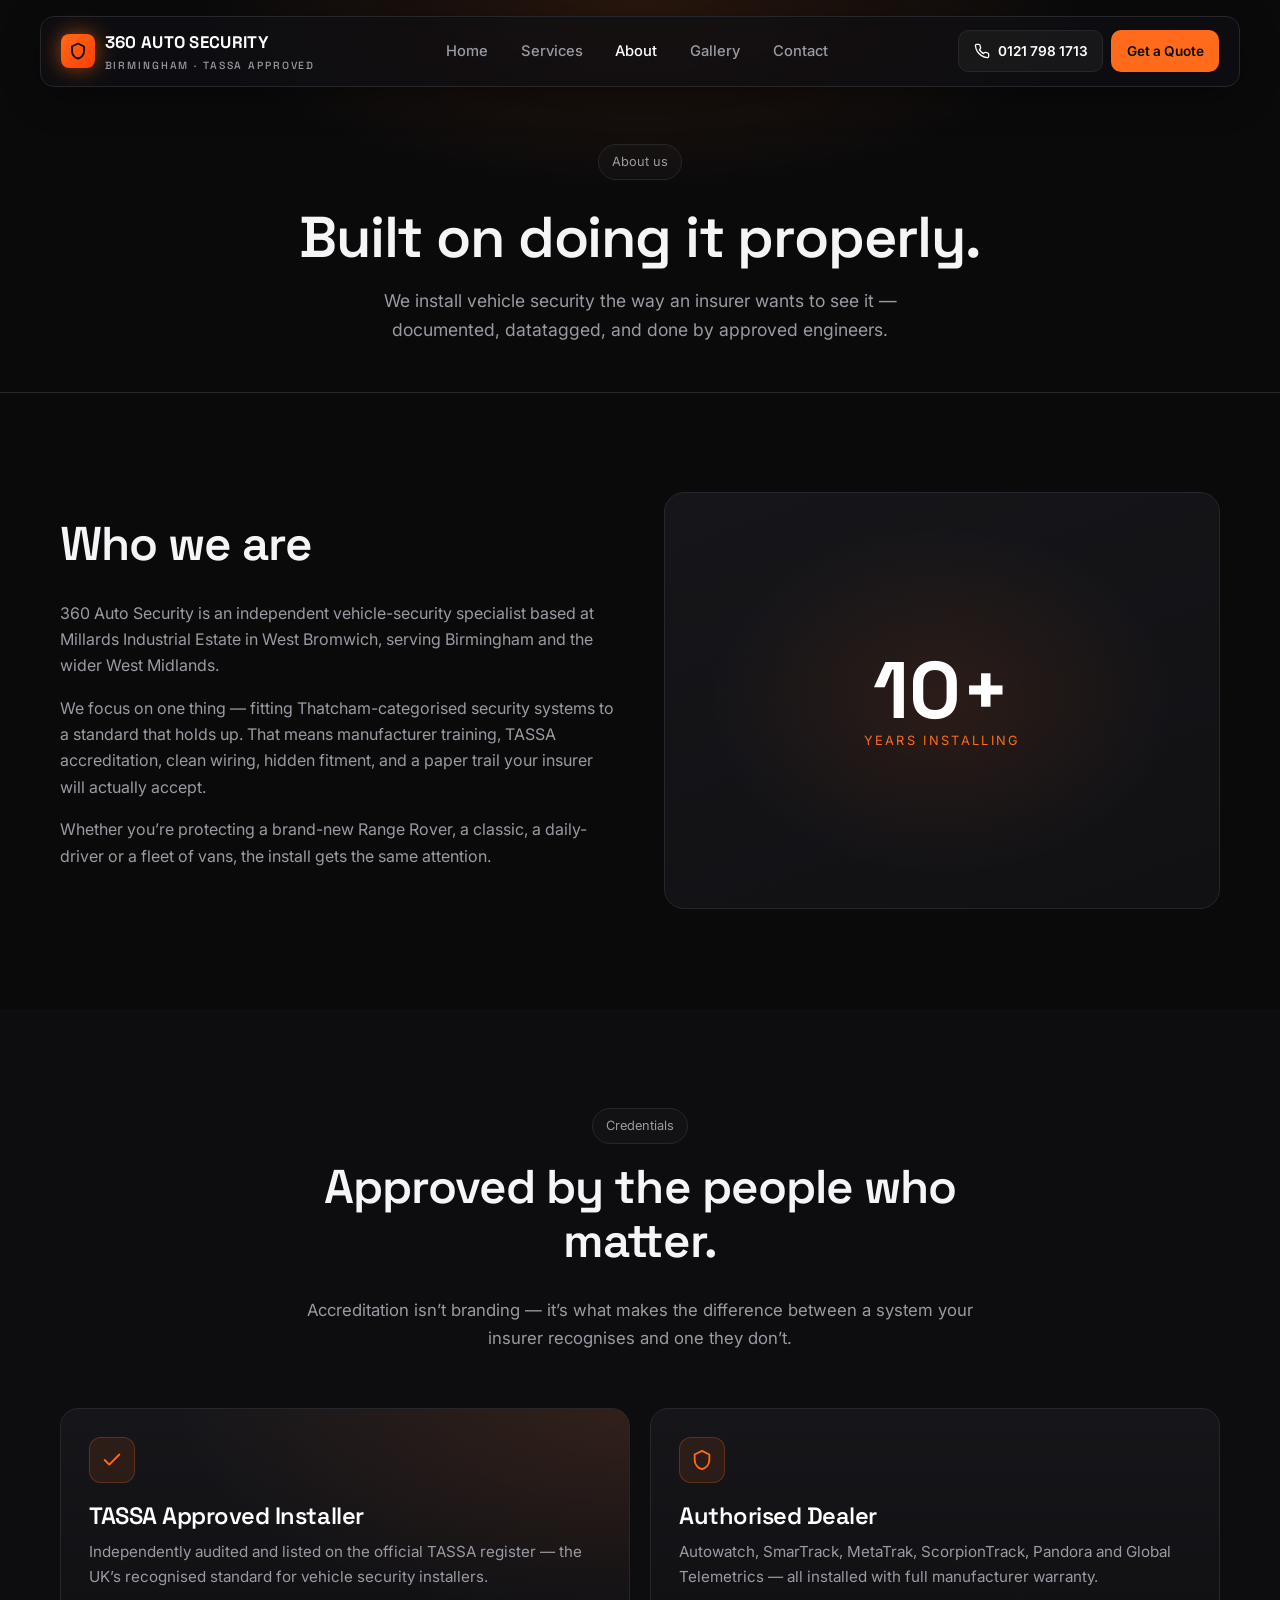
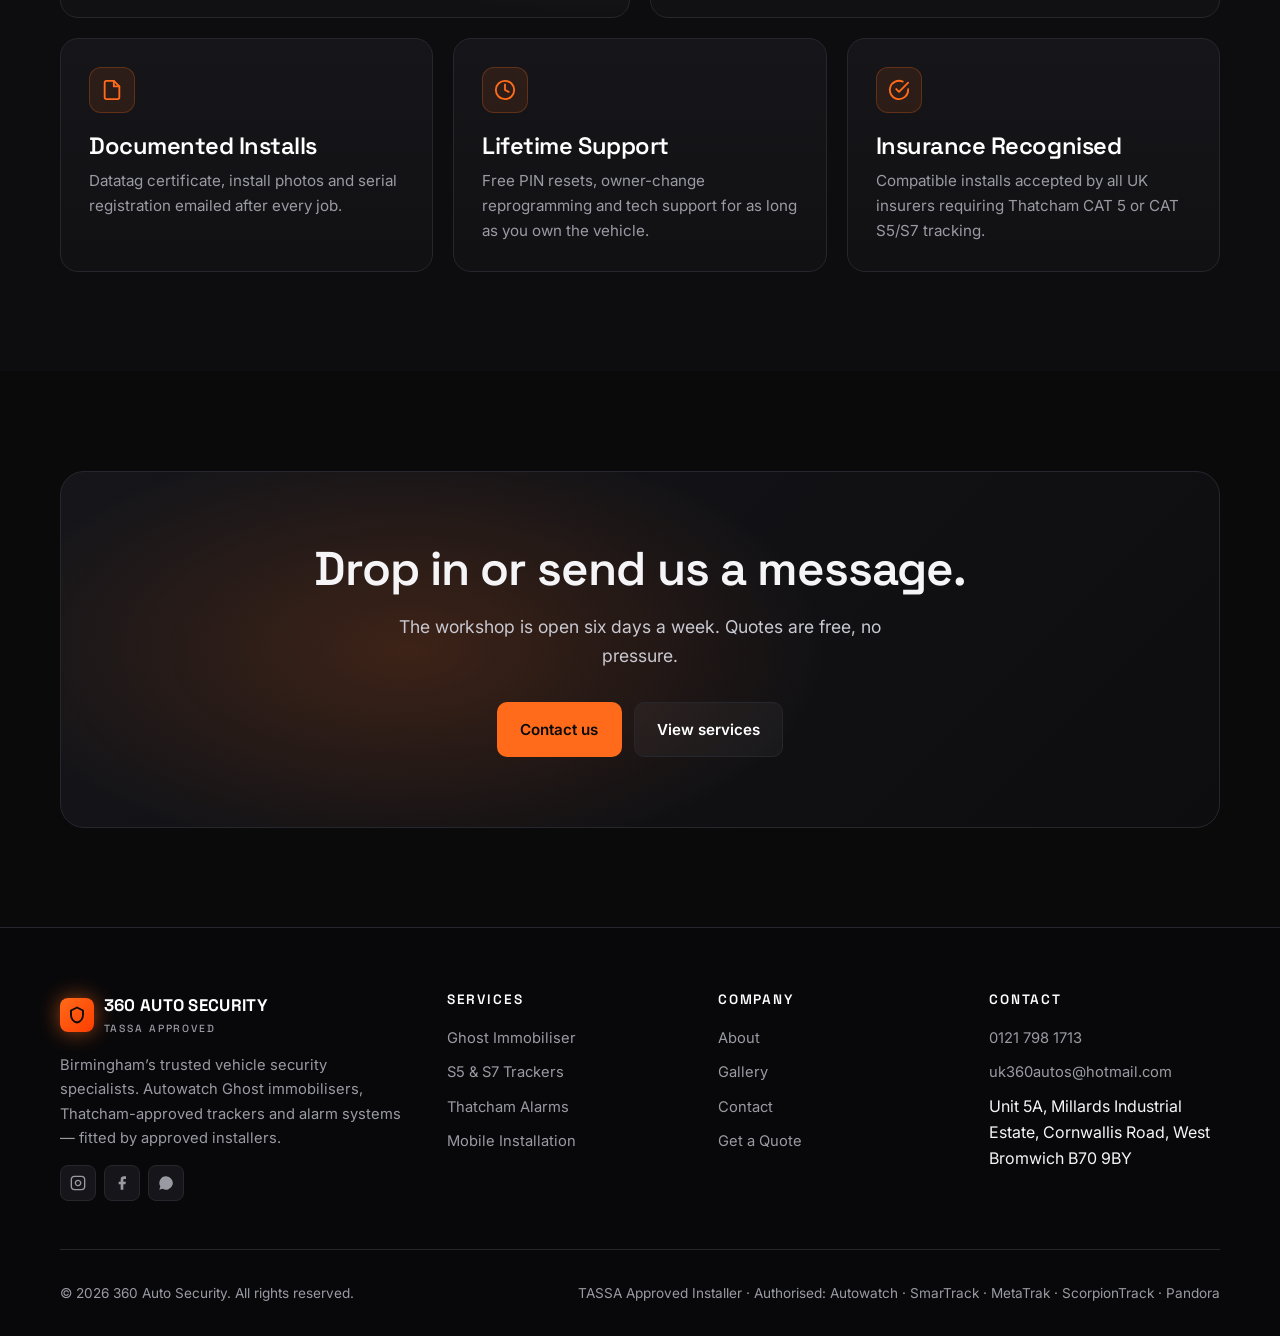
==== about.html @ ca2ada4c "Initial site: 5-page static rebuild with SEO + dark automotive UI" ====
<!doctype html>
<html lang="en-GB">
<head>
<meta charset="utf-8">
<meta name="viewport" content="width=device-width,initial-scale=1">
<title>About 360 Auto Security | TASSA Approved Installers Birmingham</title>
<meta name="description" content="360 Auto Security is a TASSA-approved vehicle security specialist based in West Bromwich. Authorised installers for Autowatch, SmarTrack, MetaTrak, ScorpionTrack and Pandora.">
<link rel="canonical" href="https://www.360autos.co.uk/about.html">
<meta name="theme-color" content="#0a0a0b">
<meta property="og:title" content="About 360 Auto Security">
<meta property="og:description" content="TASSA approved vehicle security installers serving Birmingham and the West Midlands.">
<meta property="og:url" content="https://www.360autos.co.uk/about.html">
<link rel="preconnect" href="https://fonts.googleapis.com">
<link rel="preconnect" href="https://fonts.gstatic.com" crossorigin>
<link href="https://fonts.googleapis.com/css2?family=Inter:wght@400;500;600;700&family=Space+Grotesk:wght@500;600;700&display=swap" rel="stylesheet">
<link rel="stylesheet" href="assets/styles.css">
<script type="application/ld+json">
{"@context":"https://schema.org","@type":"AboutPage","name":"About 360 Auto Security","url":"https://www.360autos.co.uk/about.html","mainEntity":{"@type":"AutomotiveBusiness","name":"360 Auto Security","telephone":"+44-121-798-1713","address":{"@type":"PostalAddress","streetAddress":"Unit 5A, Millards Industrial Estate, Cornwallis Road","addressLocality":"West Bromwich","postalCode":"B70 9BY","addressCountry":"GB"}}}
</script>
</head>
<body data-page="about">
<div id="site-nav"></div>

<header class="page-head">
  <div class="container">
    <span class="eyebrow">About us</span>
    <h1>Built on doing it properly.</h1>
    <p>We install vehicle security the way an insurer wants to see it &mdash; documented, datatagged, and done by approved engineers.</p>
  </div>
</header>

<main>
  <section class="section">
    <div class="container split">
      <div>
        <h2>Who we are</h2>
        <p>360 Auto Security is an independent vehicle-security specialist based at Millards Industrial Estate in West Bromwich, serving Birmingham and the wider West Midlands.</p>
        <p>We focus on one thing &mdash; fitting Thatcham-categorised security systems to a standard that holds up. That means manufacturer training, TASSA accreditation, clean wiring, hidden fitment, and a paper trail your insurer will actually accept.</p>
        <p>Whether you&rsquo;re protecting a brand-new Range Rover, a classic, a daily-driver or a fleet of vans, the install gets the same attention.</p>
      </div>
      <div class="split-visual">
        <div style="text-align:center;position:relative;z-index:1">
          <div style="font-family:'Space Grotesk',sans-serif;font-size:5rem;font-weight:700;color:#fff;line-height:1">10+</div>
          <div style="color:var(--accent);letter-spacing:.18em;text-transform:uppercase;font-size:.8rem">Years installing</div>
        </div>
      </div>
    </div>
  </section>

  <section class="section" style="background:#0d0d10">
    <div class="container">
      <div class="sec-head">
        <span class="eyebrow">Credentials</span>
        <h2>Approved by the people who matter.</h2>
        <p>Accreditation isn&rsquo;t branding &mdash; it&rsquo;s what makes the difference between a system your insurer recognises and one they don&rsquo;t.</p>
      </div>
      <div class="bento">
        <div class="card b-1 card-feature">
          <div class="icon"><svg viewBox="0 0 24 24" fill="none" stroke="currentColor" stroke-width="2" stroke-linecap="round" stroke-linejoin="round"><polyline points="20 6 9 17 4 12"/></svg></div>
          <h3>TASSA Approved Installer</h3>
          <p>Independently audited and listed on the official TASSA register &mdash; the UK&rsquo;s recognised standard for vehicle security installers.</p>
        </div>
        <div class="card b-2">
          <div class="icon"><svg viewBox="0 0 24 24" fill="none" stroke="currentColor" stroke-width="2" stroke-linecap="round" stroke-linejoin="round"><path d="M12 2 4 6v6c0 5 3.5 9 8 10 4.5-1 8-5 8-10V6z"/></svg></div>
          <h3>Authorised Dealer</h3>
          <p>Autowatch, SmarTrack, MetaTrak, ScorpionTrack, Pandora and Global Telemetrics &mdash; all installed with full manufacturer warranty.</p>
        </div>
        <div class="card b-3">
          <div class="icon"><svg viewBox="0 0 24 24" fill="none" stroke="currentColor" stroke-width="2" stroke-linecap="round" stroke-linejoin="round"><path d="M14 2H6a2 2 0 0 0-2 2v16a2 2 0 0 0 2 2h12a2 2 0 0 0 2-2V8z"/><polyline points="14 2 14 8 20 8"/></svg></div>
          <h3>Documented Installs</h3>
          <p>Datatag certificate, install photos and serial registration emailed after every job.</p>
        </div>
        <div class="card b-4">
          <div class="icon"><svg viewBox="0 0 24 24" fill="none" stroke="currentColor" stroke-width="2" stroke-linecap="round" stroke-linejoin="round"><circle cx="12" cy="12" r="10"/><polyline points="12 6 12 12 16 14"/></svg></div>
          <h3>Lifetime Support</h3>
          <p>Free PIN resets, owner-change reprogramming and tech support for as long as you own the vehicle.</p>
        </div>
        <div class="card b-5">
          <div class="icon"><svg viewBox="0 0 24 24" fill="none" stroke="currentColor" stroke-width="2" stroke-linecap="round" stroke-linejoin="round"><path d="M22 11.08V12a10 10 0 1 1-5.93-9.14"/><polyline points="22 4 12 14.01 9 11.01"/></svg></div>
          <h3>Insurance Recognised</h3>
          <p>Compatible installs accepted by all UK insurers requiring Thatcham CAT 5 or CAT S5/S7 tracking.</p>
        </div>
      </div>
    </div>
  </section>

  <section class="section">
    <div class="container">
      <div class="cta-band">
        <h2>Drop in or send us a message.</h2>
        <p>The workshop is open six days a week. Quotes are free, no pressure.</p>
        <div class="btn-row">
          <a href="contact.html" class="btn btn-primary">Contact us</a>
          <a href="services.html" class="btn btn-ghost">View services</a>
        </div>
      </div>
    </div>
  </section>
</main>

<div id="site-footer"></div>
<script src="assets/partials.js" defer></script>
</body>
</html>
---- assets/styles.css ----
/* 360 Auto Security — global styles */
:root{
  --bg:#0a0a0b;
  --bg-2:#111114;
  --surface:#16161a;
  --surface-2:#1d1d22;
  --border:#26262d;
  --text:#f5f5f7;
  --muted:#9a9aa3;
  --accent:#ff6b1a;
  --accent-2:#ffb347;
  --danger:#ef4444;
  --success:#22c55e;
}
*{box-sizing:border-box}
html{scroll-behavior:smooth}
body{
  margin:0;
  background:var(--bg);
  color:var(--text);
  font-family:'Inter',system-ui,-apple-system,sans-serif;
  font-size:16px;
  line-height:1.65;
  -webkit-font-smoothing:antialiased;
  text-rendering:optimizeLegibility;
}
h1,h2,h3,h4{font-family:'Space Grotesk',sans-serif;font-weight:600;line-height:1.15;letter-spacing:-0.02em;margin:0 0 .6em}
h1{font-size:clamp(2.4rem,1.4rem + 4.2vw,5rem)}
h2{font-size:clamp(1.8rem,1.2rem + 2.2vw,3rem)}
h3{font-size:clamp(1.2rem,1rem + .6vw,1.5rem)}
p{margin:0 0 1em;color:var(--muted)}
a{color:inherit;text-decoration:none;transition:color .2s ease}
a:hover{color:var(--accent)}
img{max-width:100%;display:block}

/* Layout */
.container{width:100%;max-width:1200px;margin:0 auto;padding:0 1.25rem}
.section{padding:clamp(4rem,3rem + 4vw,7rem) 0}

/* Navbar */
.nav-wrap{position:fixed;top:1rem;left:1rem;right:1rem;z-index:50;display:flex;justify-content:center;pointer-events:none}
.nav{
  pointer-events:auto;
  width:100%;max-width:1200px;
  display:flex;align-items:center;justify-content:space-between;
  padding:.75rem 1.25rem;
  background:rgba(16,16,20,.72);
  backdrop-filter:saturate(140%) blur(14px);
  -webkit-backdrop-filter:saturate(140%) blur(14px);
  border:1px solid var(--border);
  border-radius:14px;
  box-shadow:0 10px 40px -10px rgba(0,0,0,.6);
}
.brand{display:flex;align-items:center;gap:.6rem;font-family:'Space Grotesk',sans-serif;font-weight:700;letter-spacing:.02em;color:#fff}
.brand-mark{width:34px;height:34px;border-radius:8px;background:linear-gradient(135deg,var(--accent),#ff3d00);display:grid;place-items:center;box-shadow:0 0 24px -4px var(--accent)}
.brand-mark svg{width:18px;height:18px;color:#0a0a0b}
.brand-text{font-size:1.05rem}
.brand-text small{display:block;font-size:.65rem;color:var(--muted);font-weight:500;letter-spacing:.18em;text-transform:uppercase}
.nav-links{display:none;gap:.25rem;align-items:center}
.nav-links a{padding:.55rem .9rem;border-radius:8px;font-size:.92rem;color:var(--muted);font-weight:500}
.nav-links a:hover{color:#fff;background:rgba(255,255,255,.04)}
.nav-links a.active{color:#fff}
.nav-cta{display:flex;align-items:center;gap:.5rem}
@media(min-width:900px){.nav-links{display:flex}}

/* Buttons */
.btn{display:inline-flex;align-items:center;gap:.5rem;padding:.85rem 1.4rem;border-radius:10px;font-weight:600;font-size:.95rem;cursor:pointer;border:1px solid transparent;transition:all .2s ease;font-family:inherit}
.btn-primary{background:var(--accent);color:#0a0a0b}
.btn-primary:hover{background:#ff8a3d;color:#0a0a0b;transform:translateY(-1px);box-shadow:0 10px 30px -10px var(--accent)}
.btn-ghost{background:rgba(255,255,255,.04);color:#fff;border-color:var(--border)}
.btn-ghost:hover{background:rgba(255,255,255,.08);color:#fff}
.btn-sm{padding:.55rem .9rem;font-size:.85rem}
.btn svg{width:16px;height:16px}

/* Hero */
.hero{position:relative;padding:9rem 0 5rem;overflow:hidden;isolation:isolate}
.hero::before{content:"";position:absolute;inset:0;z-index:-2;background:
  radial-gradient(60% 50% at 70% 20%,rgba(255,107,26,.18),transparent 60%),
  radial-gradient(40% 40% at 10% 80%,rgba(255,107,26,.08),transparent 60%),
  linear-gradient(180deg,#0a0a0b,#0a0a0b);
}
.hero::after{content:"";position:absolute;inset:0;z-index:-1;background-image:
  linear-gradient(rgba(255,255,255,.04) 1px,transparent 1px),
  linear-gradient(90deg,rgba(255,255,255,.04) 1px,transparent 1px);
  background-size:48px 48px;
  mask-image:radial-gradient(ellipse 70% 60% at 50% 30%,#000 30%,transparent 80%);
}
.hero-grid{display:grid;gap:3rem;align-items:center}
@media(min-width:960px){.hero-grid{grid-template-columns:1.1fr .9fr}}
.eyebrow{display:inline-flex;align-items:center;gap:.5rem;padding:.4rem .8rem;border:1px solid var(--border);border-radius:999px;font-size:.8rem;color:var(--muted);background:rgba(255,255,255,.02);margin-bottom:1.5rem}
.eyebrow .dot{width:7px;height:7px;border-radius:50%;background:var(--accent);box-shadow:0 0 10px var(--accent)}
.hero h1 span{background:linear-gradient(135deg,var(--accent),var(--accent-2));-webkit-background-clip:text;background-clip:text;color:transparent}
.hero-lead{font-size:1.15rem;max-width:36rem;margin-bottom:2rem;color:#c8c8d0}
.hero-cta{display:flex;flex-wrap:wrap;gap:.75rem;margin-bottom:2rem}
.hero-trust{display:flex;flex-wrap:wrap;gap:1.5rem;align-items:center;padding-top:1.5rem;border-top:1px solid var(--border)}
.hero-trust-item{display:flex;align-items:center;gap:.6rem;font-size:.85rem;color:var(--muted)}
.hero-trust-item svg{width:18px;height:18px;color:var(--accent)}

/* Hero visual */
.hero-visual{position:relative;aspect-ratio:1/1;max-width:520px;margin:0 auto}
.hero-card{position:absolute;background:var(--surface);border:1px solid var(--border);border-radius:18px;padding:1.25rem;box-shadow:0 30px 80px -20px rgba(0,0,0,.7)}
.hero-card-main{inset:10% 8% 25% 12%;display:flex;flex-direction:column;justify-content:space-between;background:linear-gradient(160deg,#1a1a20,#0f0f12)}
.hero-card-main .ring{width:120px;height:120px;border-radius:50%;border:2px solid var(--accent);position:relative;margin:auto;display:grid;place-items:center}
.hero-card-main .ring::before,.hero-card-main .ring::after{content:"";position:absolute;inset:-10px;border-radius:50%;border:1px solid rgba(255,107,26,.3);animation:pulse 2.6s ease-out infinite}
.hero-card-main .ring::after{animation-delay:1.3s}
@keyframes pulse{0%{transform:scale(.9);opacity:1}100%{transform:scale(1.5);opacity:0}}
.hero-card-main .ring svg{width:48px;height:48px;color:var(--accent)}
.hero-card-main .row{display:flex;justify-content:space-between;font-size:.78rem;color:var(--muted)}
.hero-card-main .row strong{color:#fff;font-family:'Space Grotesk',sans-serif}
.hero-card-float{right:-2%;top:8%;width:55%;background:rgba(22,22,26,.85);backdrop-filter:blur(10px);border-color:rgba(255,107,26,.3)}
.hero-card-float .badge{font-size:.7rem;color:var(--accent);letter-spacing:.14em;text-transform:uppercase;margin-bottom:.4rem}
.hero-card-float h4{font-size:1rem;margin:0 0 .25rem;color:#fff}
.hero-card-float p{font-size:.8rem;margin:0;color:var(--muted)}
.hero-card-bot{left:-4%;bottom:5%;width:50%;background:rgba(22,22,26,.85);backdrop-filter:blur(10px)}
.hero-card-bot .stat{font-family:'Space Grotesk',sans-serif;font-size:1.8rem;font-weight:700;color:var(--accent);line-height:1}
.hero-card-bot small{font-size:.75rem;color:var(--muted);display:block;margin-top:.25rem}

/* Logo strip */
.logo-strip{padding:2.5rem 0;border-top:1px solid var(--border);border-bottom:1px solid var(--border);background:#0d0d10}
.logo-strip-inner{display:flex;flex-wrap:wrap;justify-content:center;align-items:center;gap:2.5rem;opacity:.7}
.logo-strip-label{width:100%;text-align:center;font-size:.75rem;letter-spacing:.18em;text-transform:uppercase;color:var(--muted);margin-bottom:.25rem}
.logo-strip span{font-family:'Space Grotesk',sans-serif;font-weight:600;font-size:1.05rem;color:#d0d0d8;letter-spacing:.02em}

/* Section heading */
.sec-head{max-width:42rem;margin:0 auto 3.5rem;text-align:center}
.sec-head .eyebrow{margin-bottom:1rem}
.sec-head p{font-size:1.05rem}

/* Bento grid */
.bento{display:grid;gap:1.25rem;grid-template-columns:1fr}
@media(min-width:700px){.bento{grid-template-columns:repeat(2,1fr)}}
@media(min-width:1000px){.bento{grid-template-columns:repeat(6,1fr)}}
.card{
  background:linear-gradient(180deg,var(--surface),var(--bg-2));
  border:1px solid var(--border);
  border-radius:18px;
  padding:1.75rem;
  cursor:pointer;
  transition:border-color .25s ease,transform .25s ease,box-shadow .25s ease;
  position:relative;overflow:hidden;
}
.card:hover{border-color:rgba(255,107,26,.4);transform:translateY(-3px);box-shadow:0 20px 40px -20px rgba(255,107,26,.15)}
.card .icon{width:46px;height:46px;border-radius:12px;background:rgba(255,107,26,.1);border:1px solid rgba(255,107,26,.25);display:grid;place-items:center;margin-bottom:1.25rem;color:var(--accent)}
.card .icon svg{width:22px;height:22px}
.card h3{color:#fff;margin-bottom:.5rem}
.card p{margin:0;font-size:.95rem}
.card .arrow{position:absolute;top:1.5rem;right:1.5rem;color:var(--muted);transition:transform .2s ease,color .2s ease}
.card:hover .arrow{color:var(--accent);transform:translate(2px,-2px)}
.card-wide{grid-column:span 1}
@media(min-width:1000px){
  .b-1{grid-column:span 3}
  .b-2{grid-column:span 3}
  .b-3{grid-column:span 2}
  .b-4{grid-column:span 2}
  .b-5{grid-column:span 2}
}
.card-feature{background:
  radial-gradient(80% 100% at 100% 0%,rgba(255,107,26,.12),transparent),
  linear-gradient(180deg,var(--surface),var(--bg-2));
}

/* Stats strip */
.stats{display:grid;grid-template-columns:repeat(2,1fr);gap:1rem;margin-top:3rem}
@media(min-width:700px){.stats{grid-template-columns:repeat(4,1fr)}}
.stat-box{padding:1.5rem;background:var(--surface);border:1px solid var(--border);border-radius:14px;text-align:center}
.stat-box .n{font-family:'Space Grotesk',sans-serif;font-size:2.2rem;font-weight:700;color:#fff;display:block}
.stat-box .n span{color:var(--accent)}
.stat-box small{font-size:.85rem;color:var(--muted)}

/* Split feature */
.split{display:grid;gap:3rem;align-items:center}
@media(min-width:900px){.split{grid-template-columns:1fr 1fr}}
.split.reverse > :first-child{order:2}
@media(max-width:899px){.split.reverse > :first-child{order:0}}
.split-visual{background:linear-gradient(160deg,var(--surface),var(--bg-2));border:1px solid var(--border);border-radius:20px;padding:2.5rem;aspect-ratio:4/3;display:grid;place-items:center;position:relative;overflow:hidden}
.split-visual::before{content:"";position:absolute;inset:0;background:radial-gradient(60% 60% at 50% 50%,rgba(255,107,26,.1),transparent 70%)}
.feature-list{list-style:none;padding:0;margin:1.5rem 0 2rem}
.feature-list li{display:flex;gap:.75rem;padding:.6rem 0;color:#d0d0d8;font-size:.98rem}
.feature-list li svg{flex-shrink:0;width:20px;height:20px;color:var(--accent);margin-top:2px}

/* Testimonial */
.testimonial{max-width:48rem;margin:0 auto;text-align:center;padding:3rem 2rem;background:var(--surface);border:1px solid var(--border);border-radius:20px;position:relative}
.testimonial blockquote{font-family:'Space Grotesk',sans-serif;font-size:clamp(1.2rem,1rem + 1vw,1.6rem);line-height:1.4;color:#fff;margin:0 0 1.5rem;font-weight:500}
.testimonial .who{font-size:.9rem;color:var(--muted)}
.testimonial .who strong{color:#fff;display:block;font-weight:600}
.stars{display:inline-flex;gap:2px;color:var(--accent);margin-bottom:1rem}

/* CTA band */
.cta-band{background:
  radial-gradient(60% 100% at 30% 50%,rgba(255,107,26,.18),transparent 60%),
  linear-gradient(135deg,#16161a,#0d0d10);
  border:1px solid var(--border);border-radius:24px;padding:clamp(2.5rem,2rem + 3vw,4.5rem);text-align:center;position:relative;overflow:hidden}
.cta-band h2{margin-bottom:1rem}
.cta-band p{font-size:1.1rem;max-width:34rem;margin:0 auto 2rem;color:#c8c8d0}
.cta-band .btn-row{display:flex;flex-wrap:wrap;gap:.75rem;justify-content:center}

/* Footer */
.footer{padding:4rem 0 2rem;border-top:1px solid var(--border);background:#08080a}
.footer-grid{display:grid;gap:2.5rem;grid-template-columns:1fr;margin-bottom:3rem}
@media(min-width:800px){.footer-grid{grid-template-columns:1.5fr 1fr 1fr 1fr}}
.footer h4{font-size:.85rem;letter-spacing:.14em;text-transform:uppercase;color:#fff;margin-bottom:1rem}
.footer ul{list-style:none;padding:0;margin:0}
.footer li{margin-bottom:.5rem}
.footer li a{color:var(--muted);font-size:.92rem}
.footer-bot{padding-top:2rem;border-top:1px solid var(--border);display:flex;flex-wrap:wrap;justify-content:space-between;gap:1rem;color:var(--muted);font-size:.85rem}
.social{display:flex;gap:.5rem}
.social a{width:36px;height:36px;border-radius:8px;background:var(--surface);border:1px solid var(--border);display:grid;place-items:center;transition:all .2s ease;color:var(--muted)}
.social a:hover{color:var(--accent);border-color:rgba(255,107,26,.4)}
.social svg{width:16px;height:16px}

/* Forms */
.form{display:grid;gap:1rem}
.field{display:flex;flex-direction:column;gap:.4rem}
.field label{font-size:.85rem;font-weight:500;color:#d0d0d8}
.field input,.field select,.field textarea{
  width:100%;padding:.85rem 1rem;background:var(--surface);border:1px solid var(--border);
  border-radius:10px;color:#fff;font-family:inherit;font-size:.95rem;transition:border-color .2s ease;
}
.field input:focus,.field select:focus,.field textarea:focus{outline:none;border-color:var(--accent);box-shadow:0 0 0 3px rgba(255,107,26,.15)}
.field textarea{min-height:120px;resize:vertical}
.field-row{display:grid;gap:1rem;grid-template-columns:1fr}
@media(min-width:600px){.field-row{grid-template-columns:1fr 1fr}}

/* Page header */
.page-head{padding:9rem 0 3rem;text-align:center;position:relative;border-bottom:1px solid var(--border);background:
  radial-gradient(50% 70% at 50% 0%,rgba(255,107,26,.12),transparent 70%),
  #0a0a0b;
}
.page-head h1{font-size:clamp(2rem,1.4rem + 3vw,3.6rem);margin-bottom:1rem}
.page-head p{max-width:38rem;margin:0 auto;font-size:1.1rem}

/* Gallery */
.gallery{display:grid;gap:1rem;grid-template-columns:repeat(2,1fr)}
@media(min-width:700px){.gallery{grid-template-columns:repeat(3,1fr)}}
@media(min-width:1000px){.gallery{grid-template-columns:repeat(4,1fr)}}
.gallery-item{aspect-ratio:1/1;border-radius:14px;background:linear-gradient(135deg,#1a1a20,#0d0d10);border:1px solid var(--border);position:relative;overflow:hidden;cursor:pointer;transition:transform .25s ease}
.gallery-item:hover{transform:translateY(-3px)}
.gallery-item::before{content:"";position:absolute;inset:0;background:linear-gradient(180deg,transparent 50%,rgba(0,0,0,.8));z-index:1}
.gallery-item .label{position:absolute;bottom:1rem;left:1rem;right:1rem;z-index:2;color:#fff;font-size:.85rem;font-weight:500}
.gallery-item .ph{position:absolute;inset:0;display:grid;place-items:center;color:var(--accent);opacity:.4}
.gallery-item .ph svg{width:48px;height:48px}
.gallery-item.tall{aspect-ratio:1/1.4}

/* Contact grid */
.contact-grid{display:grid;gap:2.5rem;grid-template-columns:1fr}
@media(min-width:900px){.contact-grid{grid-template-columns:1.2fr 1fr}}
.info-card{background:var(--surface);border:1px solid var(--border);border-radius:16px;padding:1.5rem;margin-bottom:1rem}
.info-card h3{font-size:1rem;margin-bottom:.5rem;color:#fff}
.info-card p{margin:0;font-size:.92rem;color:var(--muted)}
.info-card a{color:var(--accent)}
.info-icon{width:40px;height:40px;border-radius:10px;background:rgba(255,107,26,.1);color:var(--accent);display:grid;place-items:center;margin-bottom:.75rem}
.info-icon svg{width:20px;height:20px}

/* Map */
.map-frame{border-radius:16px;overflow:hidden;border:1px solid var(--border);aspect-ratio:16/9;background:var(--surface)}
.map-frame iframe{width:100%;height:100%;border:0;filter:grayscale(.4) invert(.92) hue-rotate(180deg)}

/* Accessibility */
:focus-visible{outline:2px solid var(--accent);outline-offset:3px;border-radius:6px}
@media (prefers-reduced-motion:reduce){*{animation:none!important;transition:none!important}}

/* Mobile nav button */
.menu-btn{background:none;border:0;color:#fff;padding:.5rem;cursor:pointer;display:grid;place-items:center}
.menu-btn svg{width:22px;height:22px}
@media(min-width:900px){.menu-btn{display:none}}
.mobile-menu{position:fixed;inset:0;background:rgba(10,10,11,.96);backdrop-filter:blur(10px);z-index:60;display:none;flex-direction:column;padding:5rem 2rem 2rem;gap:.5rem}
.mobile-menu.open{display:flex}
.mobile-menu a{padding:1rem;border-radius:10px;font-size:1.2rem;color:#fff;border-bottom:1px solid var(--border)}
.mobile-menu .close{position:absolute;top:1.5rem;right:1.5rem}
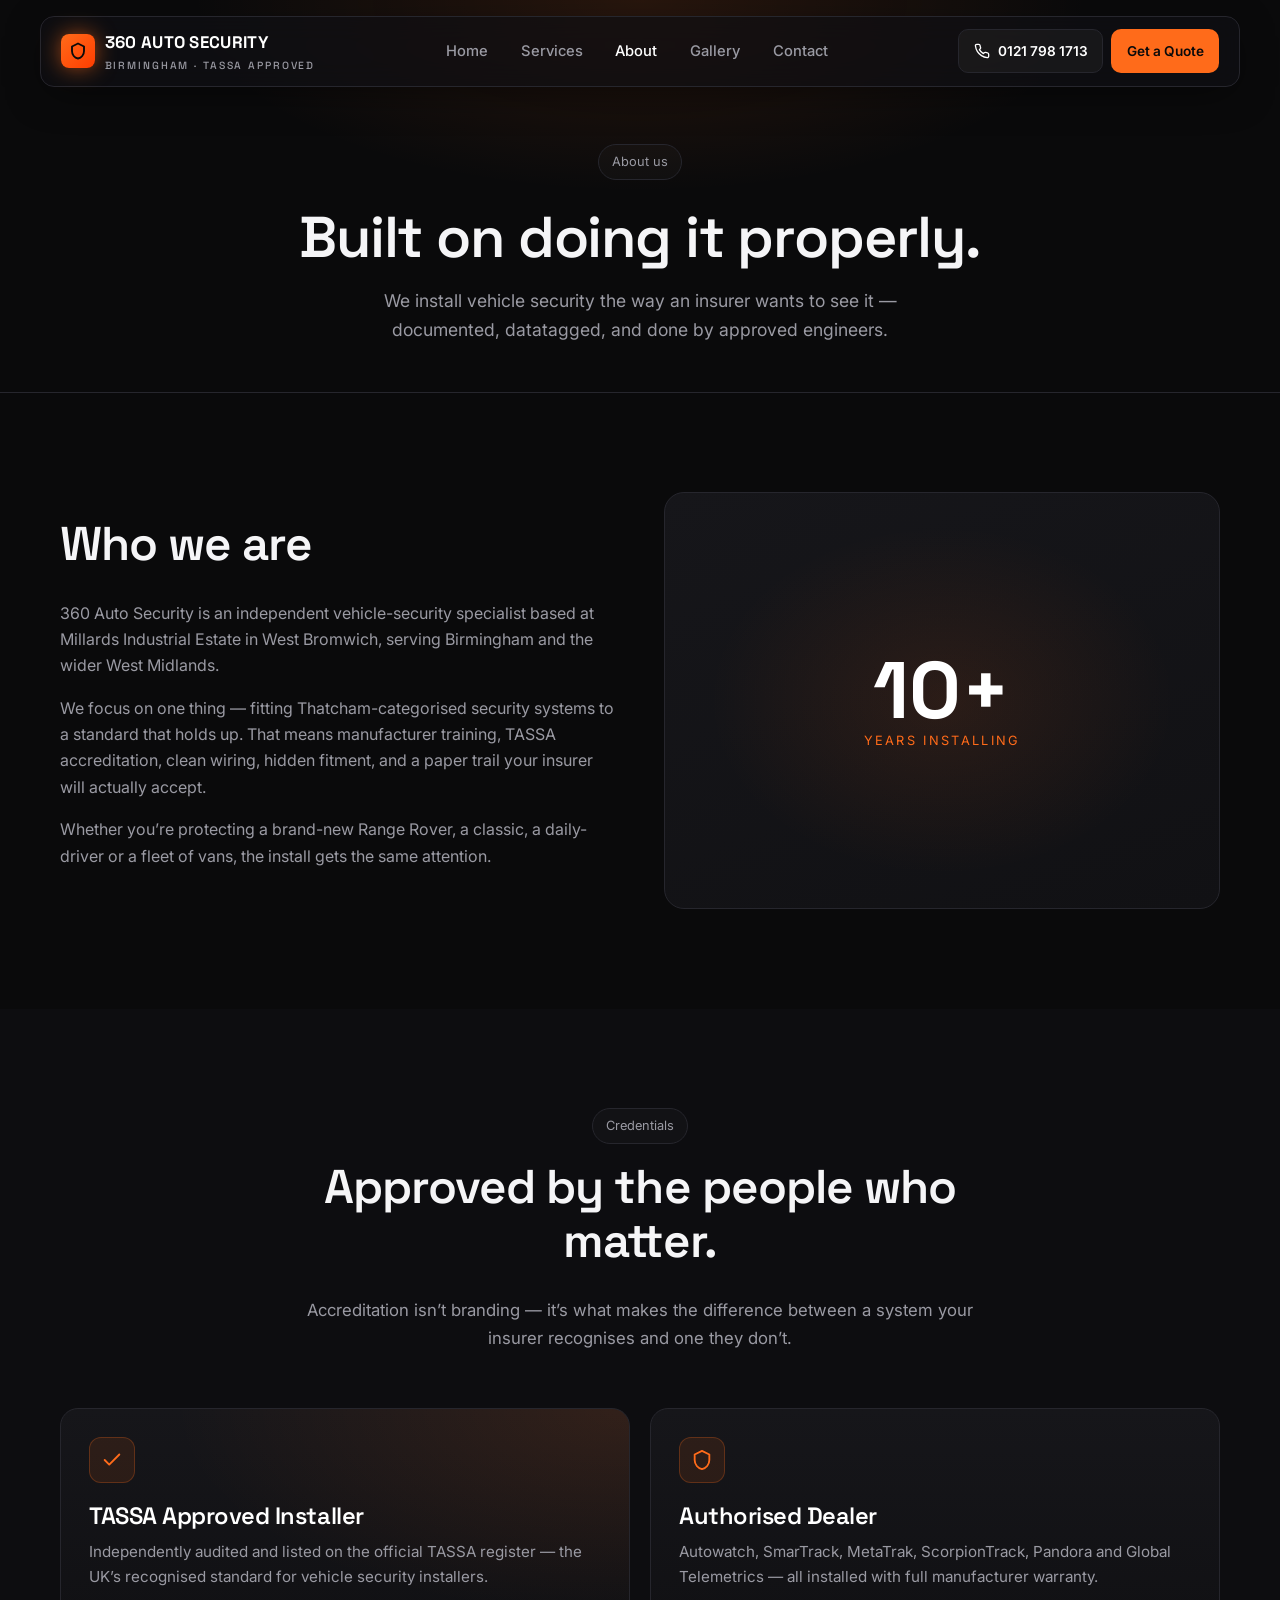
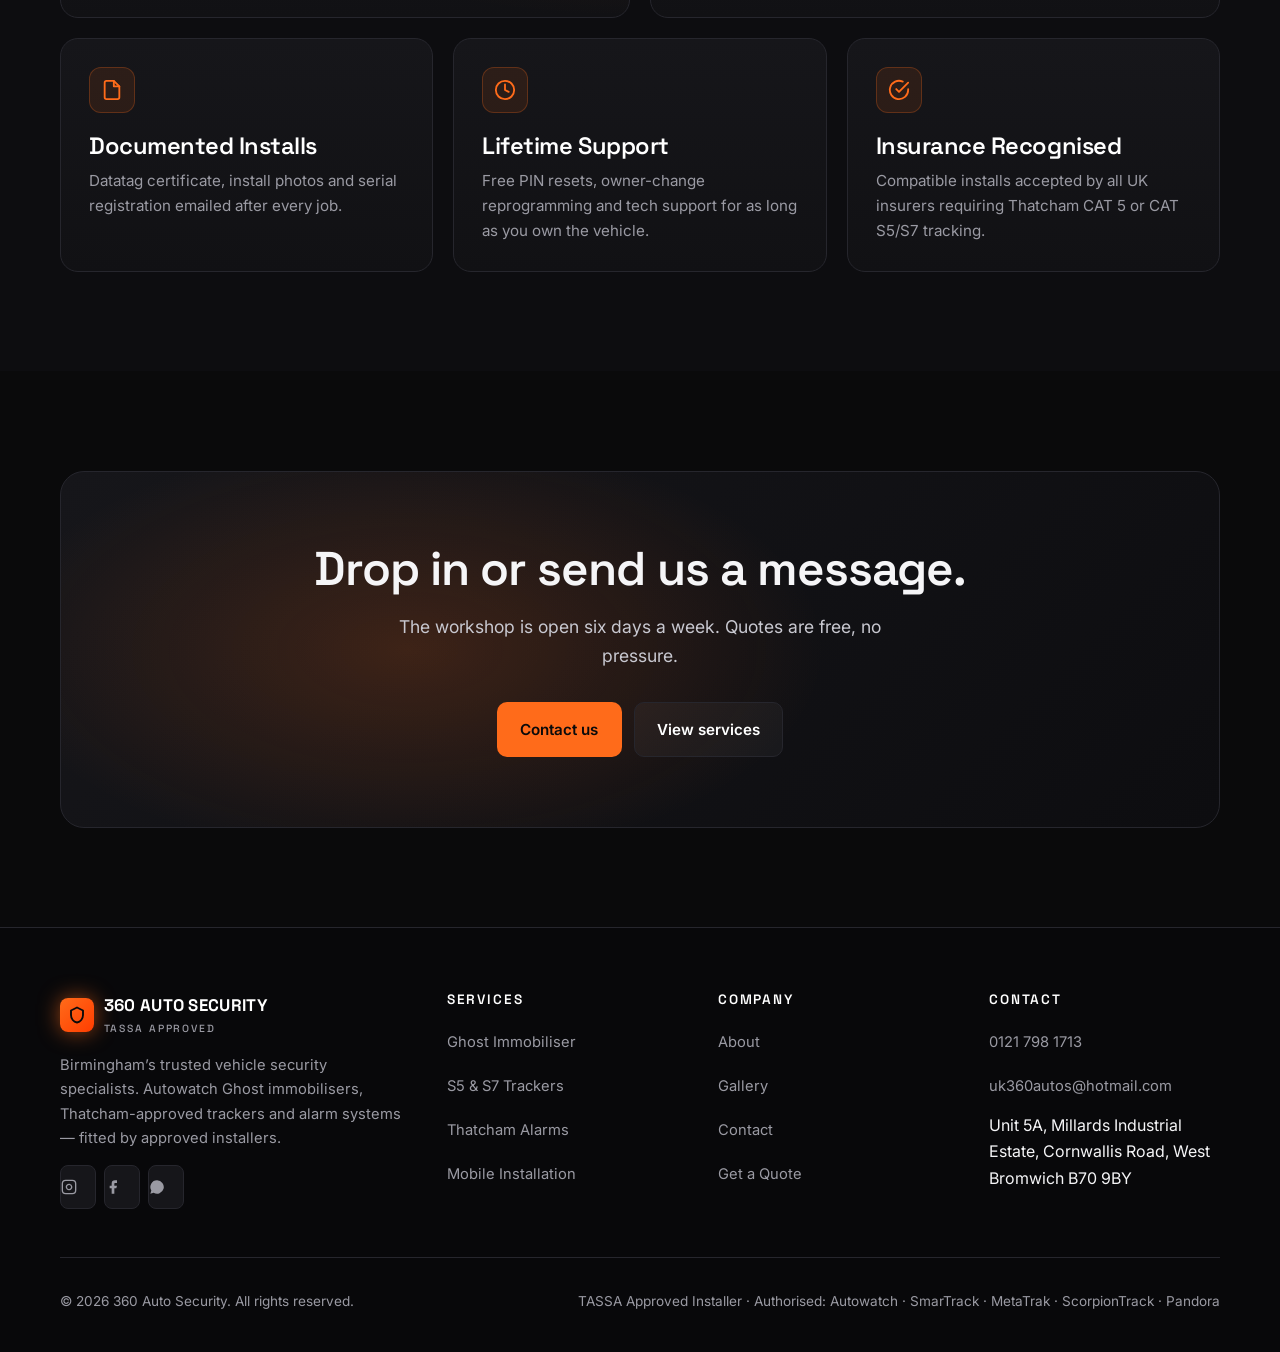
==== commit 5868bdca: "feat: mobile optimisation - iOS notch, 16px inputs, 44px tap targets, hero simplified on small scree" ====
--- a/about.html
+++ b/about.html
@@ -2,7 +2,7 @@
 <html lang="en-GB">
 <head>
 <meta charset="utf-8">
-<meta name="viewport" content="width=device-width,initial-scale=1">
+<meta name="viewport" content="width=device-width,initial-scale=1,viewport-fit=cover">
 <title>About 360 Auto Security | TASSA Approved Installers Birmingham</title>
 <meta name="description" content="360 Auto Security is a TASSA-approved vehicle security specialist based in West Bromwich. Authorised installers for Autowatch, SmarTrack, MetaTrak, ScorpionTrack and Pandora.">
 <link rel="canonical" href="https://www.360autos.co.uk/about.html">
--- a/assets/styles.css
+++ b/assets/styles.css
@@ -97,7 +97,7 @@
 .hero-trust-item svg{width:18px;height:18px;color:var(--accent)}
 
 /* Hero visual */
-.hero-visual{position:relative;aspect-ratio:1/1;max-width:520px;margin:0 auto}
+.hero-visual{position:relative;width:100%;aspect-ratio:1/1;max-width:520px;margin:0 auto;min-height:420px}
 .hero-card{position:absolute;background:var(--surface);border:1px solid var(--border);border-radius:18px;padding:1.25rem;box-shadow:0 30px 80px -20px rgba(0,0,0,.7)}
 .hero-card-main{inset:10% 8% 25% 12%;display:flex;flex-direction:column;justify-content:space-between;background:linear-gradient(160deg,#1a1a20,#0f0f12)}
 .hero-card-main .ring{width:120px;height:120px;border-radius:50%;border:2px solid var(--accent);position:relative;margin:auto;display:grid;place-items:center}
@@ -213,8 +213,9 @@
 .field{display:flex;flex-direction:column;gap:.4rem}
 .field label{font-size:.85rem;font-weight:500;color:#d0d0d8}
 .field input,.field select,.field textarea{
-  width:100%;padding:.85rem 1rem;background:var(--surface);border:1px solid var(--border);
-  border-radius:10px;color:#fff;font-family:inherit;font-size:.95rem;transition:border-color .2s ease;
+  width:100%;padding:.9rem 1rem;background:var(--surface);border:1px solid var(--border);
+  border-radius:10px;color:#fff;font-family:inherit;font-size:16px;transition:border-color .2s ease;
+  -webkit-appearance:none;appearance:none;min-height:48px;
 }
 .field input:focus,.field select:focus,.field textarea:focus{outline:none;border-color:var(--accent);box-shadow:0 0 0 3px rgba(255,107,26,.15)}
 .field textarea{min-height:120px;resize:vertical}
@@ -259,6 +260,78 @@
 :focus-visible{outline:2px solid var(--accent);outline-offset:3px;border-radius:6px}
 @media (prefers-reduced-motion:reduce){*{animation:none!important;transition:none!important}}
 
+/* Utilities */
+.hide-sm{display:none}
+@media(min-width:640px){.hide-sm{display:inline}}
+
+/* Mobile optimisation: iPhone notch + Android safe areas */
+@supports(padding:max(0px)){
+  .nav-wrap{padding-left:max(0px,env(safe-area-inset-left));padding-right:max(0px,env(safe-area-inset-right))}
+  .footer-bot{padding-bottom:max(.5rem,env(safe-area-inset-bottom))}
+  body{padding-bottom:env(safe-area-inset-bottom)}
+}
+
+/* Tap targets >= 44px (Apple HIG / Android Material) */
+.btn,.nav-links a,.footer li a,.info-card a,.social a{min-height:44px;display:inline-flex;align-items:center}
+.footer li a{min-height:36px}
+
+/* Mobile-specific layout fixes */
+@media(max-width:640px){
+  /* Stop iOS auto-zoom on input focus already handled at 16px above */
+  body{font-size:16px;line-height:1.6}
+  .container{padding:0 1rem}
+  .nav{padding:.6rem .75rem;gap:.5rem}
+  .brand-text{font-size:.95rem}
+  .brand-text small{font-size:.58rem;letter-spacing:.14em}
+  .brand-mark{width:30px;height:30px}
+  .nav-cta{gap:.35rem}
+  .btn-sm{padding:.55rem .7rem;font-size:.8rem}
+  .hero{padding:7.5rem 0 3rem}
+  .hero-lead{font-size:1rem}
+  .hero-cta{flex-direction:column;align-items:stretch}
+  .hero-cta .btn{justify-content:center;width:100%}
+  .hero-trust{gap:.85rem 1.25rem}
+  .hero-trust-item{font-size:.78rem}
+  /* Simplify hero visual on small screens - hide the floating extras */
+  .hero-visual{min-height:320px;max-width:380px}
+  .hero-card-float,.hero-card-bot{display:none}
+  .hero-card-main{inset:5% 5% 5% 5%}
+  .hero-card-main .ring{width:90px;height:90px}
+  .hero-card-main .ring svg{width:36px;height:36px}
+  .section{padding:3rem 0}
+  .page-head{padding:7rem 0 2rem}
+  .sec-head{margin-bottom:2rem}
+  .card{padding:1.25rem}
+  .testimonial{padding:2rem 1.25rem}
+  .cta-band{padding:2rem 1.25rem;border-radius:18px}
+  .cta-band .btn-row{flex-direction:column}
+  .cta-band .btn-row .btn{width:100%;justify-content:center}
+  .logo-strip{padding:1.75rem 0}
+  .logo-strip-inner{gap:1.25rem 1.5rem}
+  .logo-strip span{font-size:.85rem}
+  .stat-box{padding:1.1rem .75rem}
+  .stat-box .n{font-size:1.7rem}
+  .stat-box small{font-size:.75rem}
+  .footer{padding:3rem 0 1.5rem}
+  .footer-grid{gap:2rem}
+  .footer-bot{flex-direction:column;text-align:center;font-size:.78rem}
+  .gallery{gap:.6rem}
+  .gallery-item .label{font-size:.75rem;left:.6rem;right:.6rem;bottom:.6rem}
+  .contact-grid{gap:1.5rem}
+  .info-card{padding:1.25rem}
+  .field-row{gap:.85rem}
+  .form{gap:.85rem}
+  .map-frame{aspect-ratio:1/1}
+}
+
+/* Prevent horizontal scroll anywhere */
+html,body{overflow-x:hidden;max-width:100%}
+img,iframe,video{max-width:100%}
+
+/* Smooth touch scrolling on iOS */
+*{-webkit-tap-highlight-color:transparent}
+a,button,.card,.gallery-item{-webkit-touch-callout:none}
+
 /* Mobile nav button */
 .menu-btn{background:none;border:0;color:#fff;padding:.5rem;cursor:pointer;display:grid;place-items:center}
 .menu-btn svg{width:22px;height:22px}
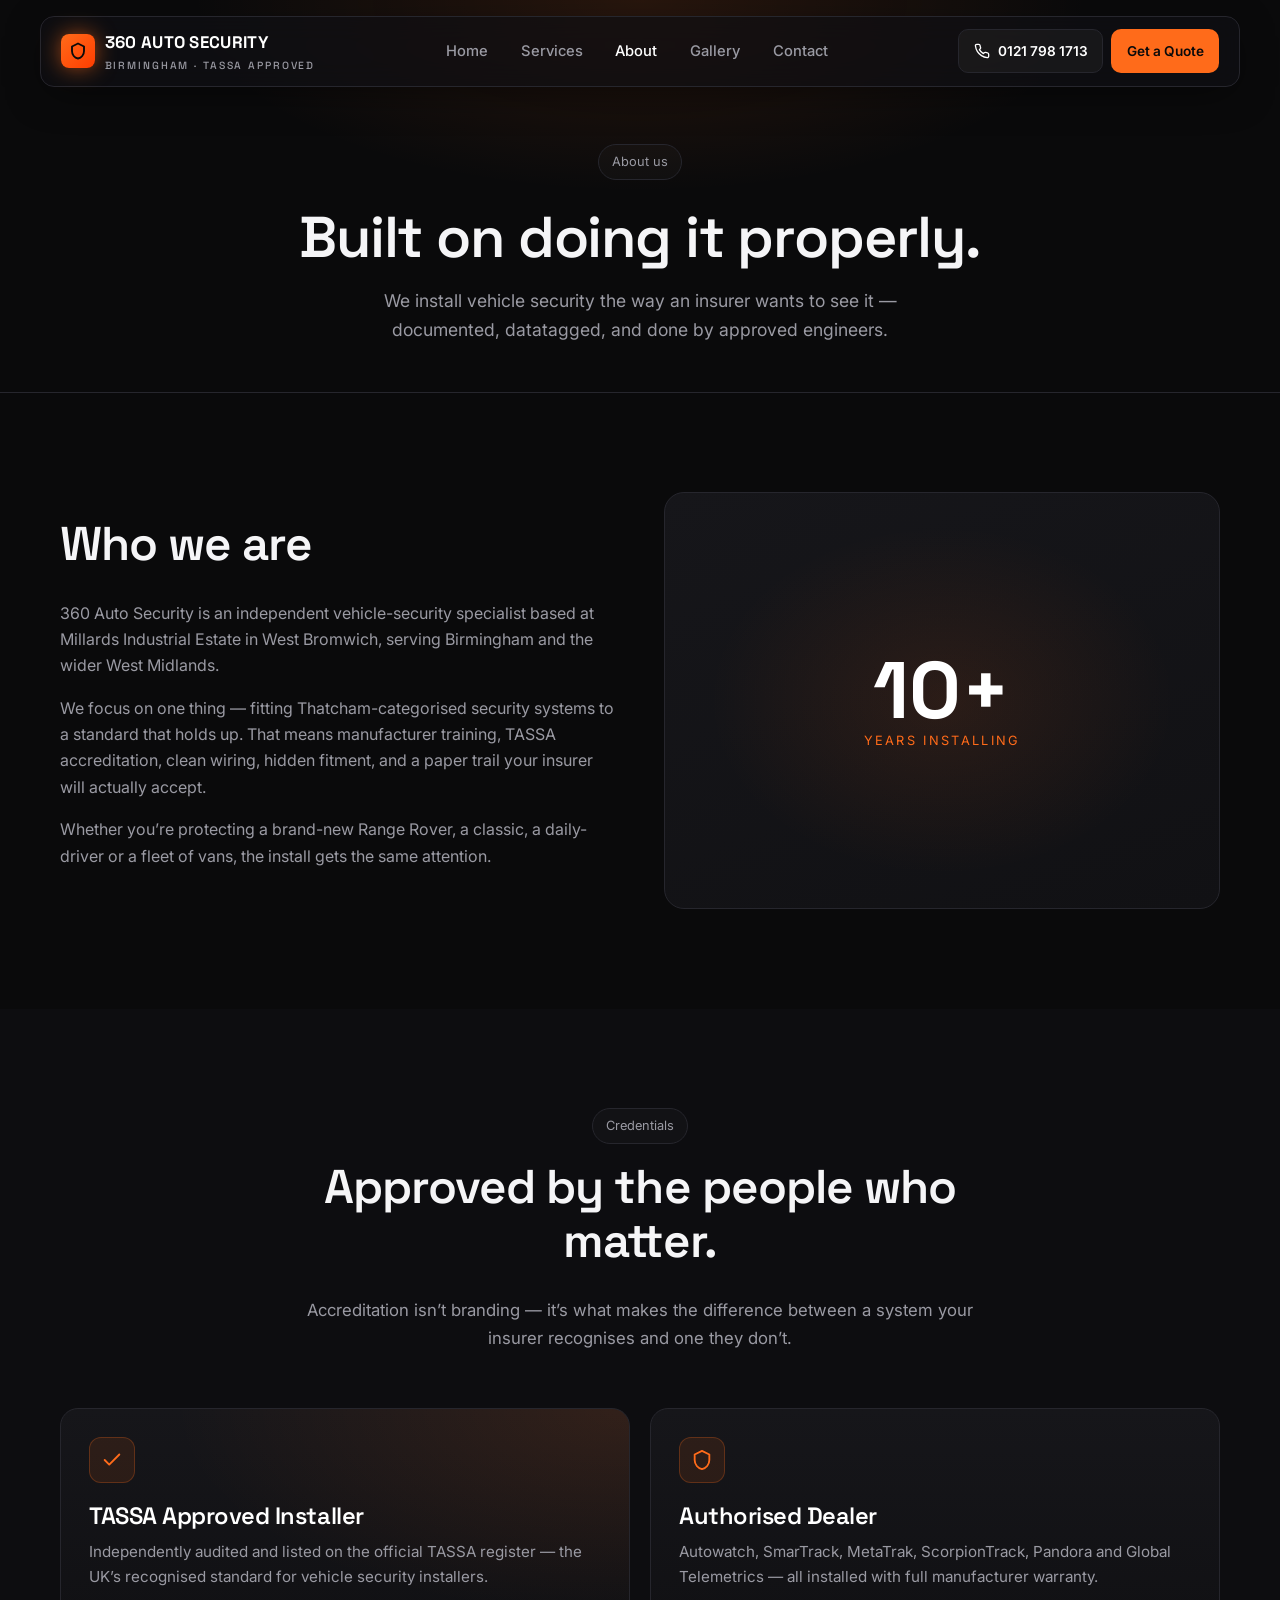
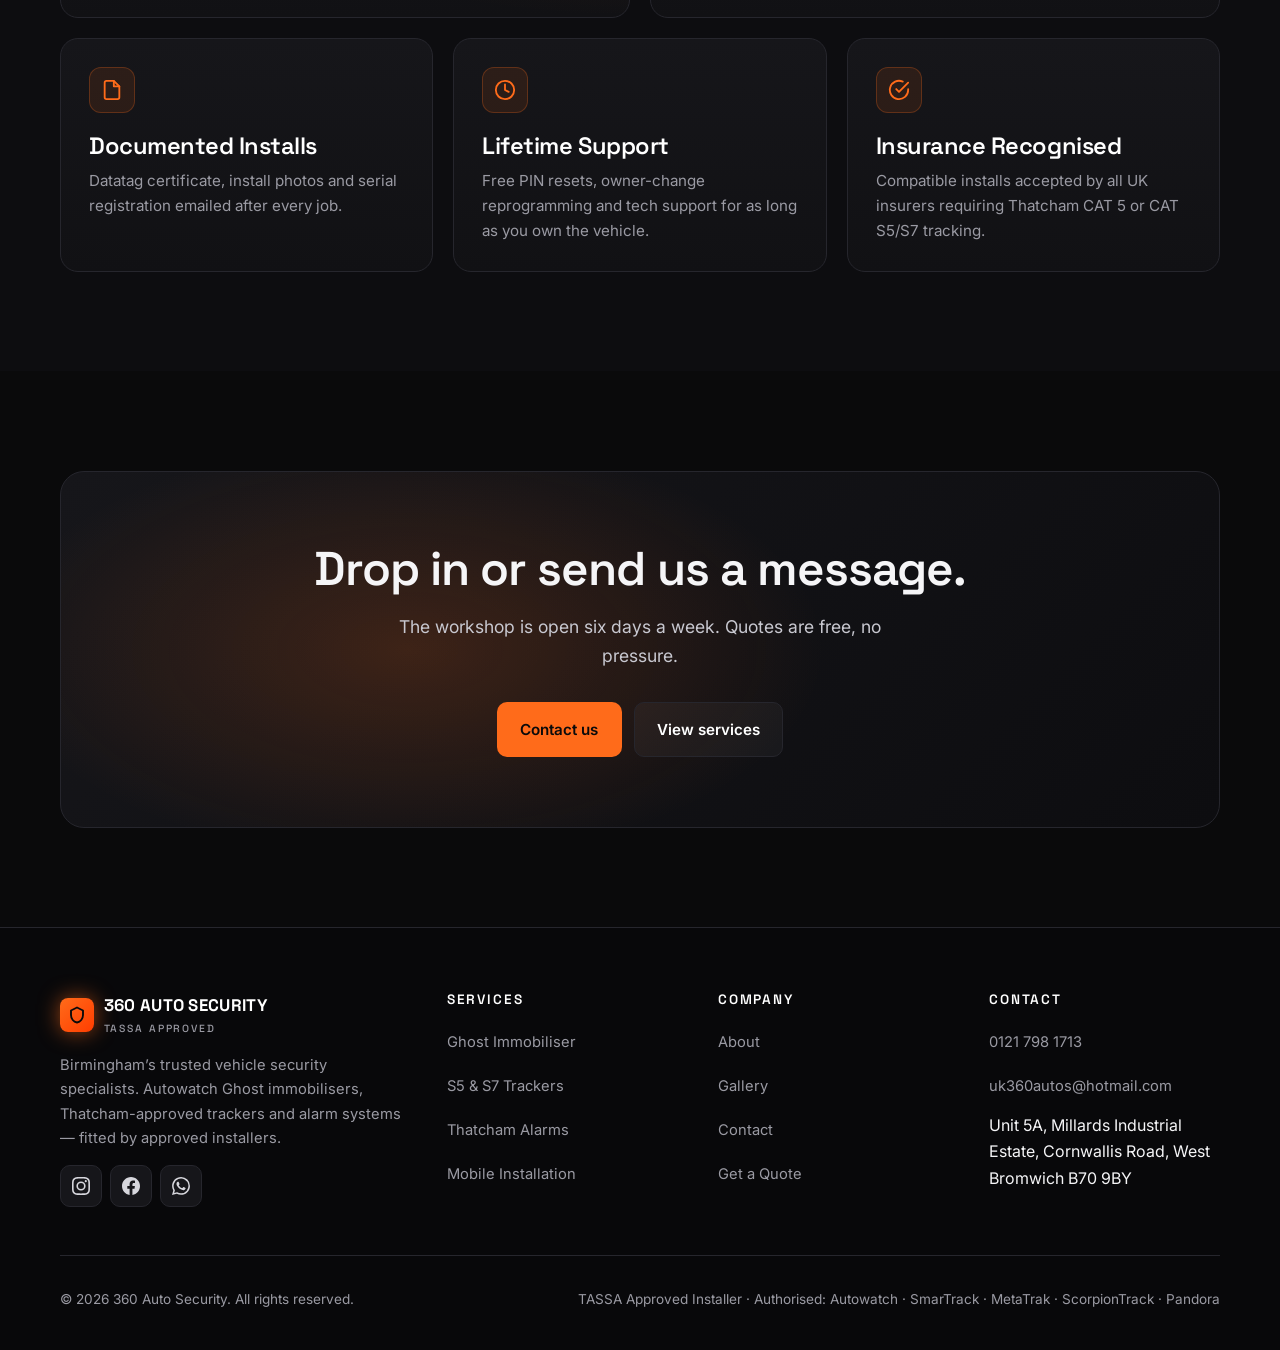
==== commit c4a1873e: "seo: favicon, manifest, FAQ schema+section, AI crawler robots, image sitemap, ContactPoint schema, a" ====
--- a/about.html
+++ b/about.html
@@ -14,6 +14,14 @@
 <link rel="preconnect" href="https://fonts.gstatic.com" crossorigin>
 <link href="https://fonts.googleapis.com/css2?family=Inter:wght@400;500;600;700&family=Space+Grotesk:wght@500;600;700&display=swap" rel="stylesheet">
 <link rel="stylesheet" href="assets/styles.css">
+<link rel="icon" href="favicon.svg" type="image/svg+xml">
+<link rel="apple-touch-icon" href="favicon.svg">
+<link rel="manifest" href="site.webmanifest">
+<meta property="og:image" content="https://www.360autos.co.uk/assets/cars-hero.avif">
+<meta property="og:image:width" content="1200">
+<meta property="og:image:height" content="630">
+<meta name="twitter:image" content="https://www.360autos.co.uk/assets/cars-hero.avif">
+<meta name="author" content="360 Auto Security">
 <script type="application/ld+json">
 {"@context":"https://schema.org","@type":"AboutPage","name":"About 360 Auto Security","url":"https://www.360autos.co.uk/about.html","mainEntity":{"@type":"AutomotiveBusiness","name":"360 Auto Security","telephone":"+44-121-798-1713","address":{"@type":"PostalAddress","streetAddress":"Unit 5A, Millards Industrial Estate, Cornwallis Road","addressLocality":"West Bromwich","postalCode":"B70 9BY","addressCountry":"GB"}}}
 </script>
--- a/assets/styles.css
+++ b/assets/styles.css
@@ -75,9 +75,11 @@
 /* Hero */
 .hero{position:relative;padding:9rem 0 5rem;overflow:hidden;isolation:isolate}
 .hero::before{content:"";position:absolute;inset:0;z-index:-2;background:
-  radial-gradient(60% 50% at 70% 20%,rgba(255,107,26,.18),transparent 60%),
-  radial-gradient(40% 40% at 10% 80%,rgba(255,107,26,.08),transparent 60%),
-  linear-gradient(180deg,#0a0a0b,#0a0a0b);
+  linear-gradient(90deg,rgba(10,10,11,.92) 0%,rgba(10,10,11,.65) 50%,rgba(10,10,11,.4) 100%),
+  linear-gradient(180deg,rgba(10,10,11,.3) 0%,rgba(10,10,11,.85) 100%),
+  radial-gradient(60% 50% at 70% 20%,rgba(255,107,26,.2),transparent 60%),
+  url('cars-hero.avif') center/cover no-repeat,
+  #0a0a0b;
 }
 .hero::after{content:"";position:absolute;inset:0;z-index:-1;background-image:
   linear-gradient(rgba(255,255,255,.04) 1px,transparent 1px),
@@ -107,7 +109,7 @@
 .hero-card-main .ring svg{width:48px;height:48px;color:var(--accent)}
 .hero-card-main .row{display:flex;justify-content:space-between;font-size:.78rem;color:var(--muted)}
 .hero-card-main .row strong{color:#fff;font-family:'Space Grotesk',sans-serif}
-.hero-card-float{right:-2%;top:8%;width:55%;background:rgba(22,22,26,.85);backdrop-filter:blur(10px);border-color:rgba(255,107,26,.3)}
+.hero-card-float{right:-2%;top:-6%;width:55%;background:rgba(22,22,26,.85);backdrop-filter:blur(10px);border-color:rgba(255,107,26,.3)}
 .hero-card-float .badge{font-size:.7rem;color:var(--accent);letter-spacing:.14em;text-transform:uppercase;margin-bottom:.4rem}
 .hero-card-float h4{font-size:1rem;margin:0 0 .25rem;color:#fff}
 .hero-card-float p{font-size:.8rem;margin:0;color:var(--muted)}
@@ -204,9 +206,12 @@
 .footer li a{color:var(--muted);font-size:.92rem}
 .footer-bot{padding-top:2rem;border-top:1px solid var(--border);display:flex;flex-wrap:wrap;justify-content:space-between;gap:1rem;color:var(--muted);font-size:.85rem}
 .social{display:flex;gap:.5rem}
-.social a{width:36px;height:36px;border-radius:8px;background:var(--surface);border:1px solid var(--border);display:grid;place-items:center;transition:all .2s ease;color:var(--muted)}
-.social a:hover{color:var(--accent);border-color:rgba(255,107,26,.4)}
-.social svg{width:16px;height:16px}
+.social a{width:42px;height:42px;border-radius:10px;background:var(--surface);border:1px solid var(--border);display:grid;place-items:center;transition:all .2s ease;color:#d6d6dc}
+.social svg{width:18px;height:18px;display:block}
+.social a:hover{transform:translateY(-2px);color:#fff}
+.social a.s-ig:hover{background:linear-gradient(135deg,#f09433,#e6683c 25%,#dc2743 50%,#cc2366 75%,#bc1888);border-color:transparent}
+.social a.s-fb:hover{background:#1877f2;border-color:transparent;color:#fff}
+.social a.s-wa:hover{background:#25d366;border-color:transparent;color:#fff}
 
 /* Forms */
 .form{display:grid;gap:1rem}
@@ -221,6 +226,17 @@
 .field textarea{min-height:120px;resize:vertical}
 .field-row{display:grid;gap:1rem;grid-template-columns:1fr}
 @media(min-width:600px){.field-row{grid-template-columns:1fr 1fr}}
+
+/* FAQ */
+.faq{display:flex;flex-direction:column;gap:.75rem}
+.faq details{background:var(--surface);border:1px solid var(--border);border-radius:12px;overflow:hidden;transition:border-color .2s ease}
+.faq details[open]{border-color:rgba(255,107,26,.35)}
+.faq summary{padding:1.1rem 1.25rem;cursor:pointer;font-weight:600;color:#fff;font-family:'Space Grotesk',sans-serif;font-size:1.02rem;display:flex;justify-content:space-between;align-items:center;gap:1rem;list-style:none}
+.faq summary::-webkit-details-marker{display:none}
+.faq summary::after{content:"+";color:var(--accent);font-size:1.4rem;font-weight:400;transition:transform .2s ease;flex-shrink:0}
+.faq details[open] summary::after{transform:rotate(45deg)}
+.faq summary:hover{color:var(--accent)}
+.faq p{padding:0 1.25rem 1.25rem;margin:0;color:var(--muted);font-size:.95rem}
 
 /* Page header */
 .page-head{padding:9rem 0 3rem;text-align:center;position:relative;border-bottom:1px solid var(--border);background:
@@ -272,7 +288,8 @@
 }
 
 /* Tap targets >= 44px (Apple HIG / Android Material) */
-.btn,.nav-links a,.footer li a,.info-card a,.social a{min-height:44px;display:inline-flex;align-items:center}
+.btn,.nav-links a,.footer li a,.info-card a{min-height:44px;display:inline-flex;align-items:center}
+.social a{justify-content:center}
 .footer li a{min-height:36px}
 
 /* Mobile-specific layout fixes */
